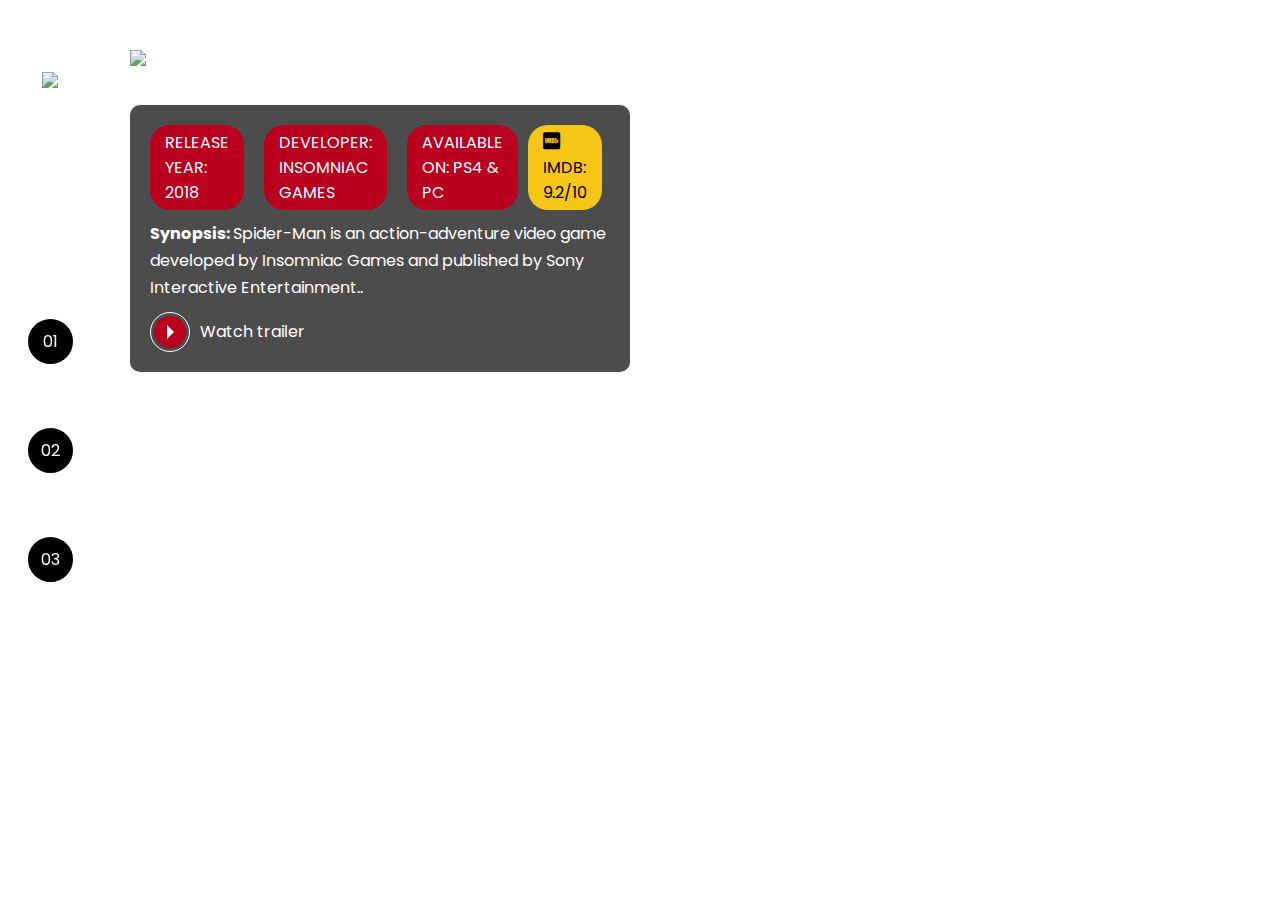
==== pages/gameverse/spider-man-game-1.html @ 370779e3 "Add files via upload" ====
<!DOCTYPE html>
<html lang="en">
<head>
    <meta charset="UTF-8">
    <meta name="viewport" content="width=device-width, initial-scale=1.0">

    <!-- Links -->
    <link rel="icon" href="../../assets/favicons/favicon.png">
    <link rel="stylesheet" href="../../assets/css/internal.css">
    <link rel="stylesheet" href="https://cdn.jsdelivr.net/npm/@fancyapps/ui@4.0/dist/fancybox.css"/>

    <!-- Main JS -->
    <script src="../../assets/js/script.js" defer></script>
    <script src="../../assets/js/card-hover-animation.js" defer></script>

    <title>Spider-Man | Multiverse</title>
</head>
<body>
    <div class="s-wrapper">
        <div class="s-left-column">      
            <nav class="navigator">
                <div class="navigator__icon">
                    <a href="../../index.html">
                        <img src="../../assets/images/icons/spiderman1-gameverse.png">
                    </a>
                </div>
                <ul>
                    <li><a href="../../pages/gameverse/spider-man-game-1.html">01</a></li>
                    <li><a href="../../pages/gameverse/spider-man-game-2.html">02</a></li>
                    <li><a href="../../pages/gameverse/spider-man-game-3.html">03</a></li>
                </ul>
            </nav>
        </div>

        <div class="s-main-content s-spider-man-game-1">
            <div class="s-main-content__top">
                <div class="s-logo">
                    <img src="../../assets/images/spiderman-gameverse/game-01/logo.png" 
                    alt="Marvel's Spider-Man (2018)" title="Marvel's Spider-Man (2018)">
                </div>
                <div class="s-description">
                    <div class="pills">
                        <ul>
                            <li>Release Year: 2018</li>
                            <li>Developer: Insomniac Games</li>
                            <li>Available On: PS4 & PC</li>
                            <a href="https://www.imdb.com/title/tt5807780/">
                                <li>
                                    <i class="fa fa-imdb" style="font-size:20px;color:black"></i>
                                    IMDb: 9.2/10
                                </li>
                            </a>
                        </ul>
                        <div class="s-description__text">
                            <p><strong>Synopsis: </strong>Spider-Man is an action-adventure video game developed by Insomniac Games and published by Sony Interactive Entertainment..
                            </p>
                        </div>
                    </div>
                    <div class="s-links">
                        <ul>
                            <li>
                                <a href="https://www.youtube.com/watch?v=q4GdJVvdxss&ab_channel=PlayStation" class="link-button" target="_blank">
                                    <span class="icon">
                                        <div class="play-icon">&nbsp;</div>
                                    </span>
                                    <span class="label">
                                        Watch trailer
                                    </span>
                                </a>
                            </li>
                        </ul>
                    </div>
                </div>
            </div>     
            <div class="s-main-content__bottom">   
                <div class="gallery">
                    <ul>
                        <li>
                            <a data-fancybox href="../../assets/images/spiderman-gameverse/game-01/gallery/image-01-full.jpg">
                                <img src="../../assets/images/spiderman-gameverse/game-01/gallery/image-01.png" alt="">
                            </a>
                        </li>
                        <li>
                            <a data-fancybox href="../../assets/images/spiderman-gameverse/game-01/gallery/image-02-full.jpg">
                                <img src="../../assets/images/spiderman-gameverse/game-01/gallery/image-02.png" alt="">
                            </a>
                        </li>
                        <li>
                            <a data-fancybox href="../../assets/images/spiderman-gameverse/game-01/gallery/image-03-full.jpg">
                                <img src="../../assets/images/spiderman-gameverse/game-01/gallery/image-03.png" alt="">
                            </a>
                        </li>
                    </ul>
                </div>   
            </div>    
        </div>
    </div>
    <script src="https://cdn.jsdelivr.net/npm/@fancyapps/ui@4.0/dist/fancybox.umd.js"></script>
    <script>
        //  JavaScript will go here
    </script>
</body>
</html>
---- assets/css/internal.css ----
@import url('reset.css');
@import url('global.css');
@import url('../../assets/css/components/navigator.css');
@import url('../../assets/css/components/pills.css');
@import url('../../assets/css/components/link-button.css');
@import url('../../assets/css/components/gallery.css');


.s-wrapper {
    display: flex;
    height: 100vh;
    flex-flow: row nowrap;
}

.s-wrapper .s-left-column {
    width: 100px;
    height: 100%;
    display: flex;
    justify-content: center;
    align-items: center;
    position: fixed;
    padding-right: 50px;
    left: 0;
    top: 0;
    z-index: 1;
}

.s-wrapper .s-main-content {
    height: 100%;
    width: 100%;
    padding-left: 130px;
}

.s-wrapper .s-main-content__top {
    height: 80vh;
    display: flex;
    flex-direction: column;
    justify-content: flex-start;
}

.s-wrapper .s-main-content__bottom {
    height: 20vh;
    display: flex;
    flex-direction: column;
    justify-content: flex-end;
}

.s-wrapper .s-main-content .s-logo img {
    margin-top: 50px;
    margin-left: 0;
    margin-bottom: 30px;
}

.s-wrapper .s-main-content__top .s-description {
    background-color: rgba(0, 0, 0, .7);
    max-width: 40%;
    padding: 20px;
    border-radius: 10px;
}

.s-wrapper .s-main-content__top .s-description .s-description__text p {
    color: white;
    line-height: 170%;
    margin-top: 10px;
}

.s-wrapper .s-main-content__top .s-description .pills {
    margin-bottom: 10px;
}

.s-spider-man-tobey-1 {
    background-image: url(../../assets/images/spiderman-tobey/movie-01/background.png);
    background-size: cover;
}

.s-spider-man-tobey-2 {
    background-image: url(../../assets/images/spiderman-tobey/movie-02/background.png);
    background-size: cover;
}

.s-spider-man-tobey-3 {
    background-image: url(../../assets/images/spiderman-tobey/movie-03/background.jpg);
    background-size: cover;
}

.s-spider-man-andrew-1 {
    background-image: url(../../assets/images/spiderman-andrew/movie-01/background.jpg);
    background-size: cover;
}

.s-spider-man-andrew-2 {
    background-image: url(../../assets/images/spiderman-andrew/movie-02/background.jpg);
    background-size: cover;
}

.s-spider-man-tom-1 {
    background-image: url(../../assets/images/spiderman-tom/movie-01/background.png);
    background-size: cover;
}

.s-spider-man-tom-2 {
    background-image: url(../../assets/images/spiderman-tom/movie-02/background.png);
    background-size: cover;
}
.s-spider-man-tom-3 {
    background-image: url(../../assets/images/spiderman-tom/movie-03/background.jpg);
    background-size: cover;
}

.s-spider-man-spiderverse-1 {
    background-image: url(../../assets/images/spiderman-spiderverse/movie-01/background.jpg);
    background-size: cover;
}

.s-spider-man-spiderverse-2 {
    background-image: url(../../assets/images/spiderman-spiderverse/movie-02/background.jpg);
    background-size: cover;
}

.s-spider-man-game-1 {
    background-image: url(../../assets/images/spiderman-gameverse/game-01/background.jpg);
    background-size: cover;
}

.s-spider-man-game-2 {
    background-image: url(../../assets/images/spiderman-gameverse/game-02/background.jpg);
    background-size: cover;
}

.s-spider-man-game-3 {
    background-image: url(../../assets/images/spiderman-gameverse/game-03/background.png);
    background-size: cover;
}
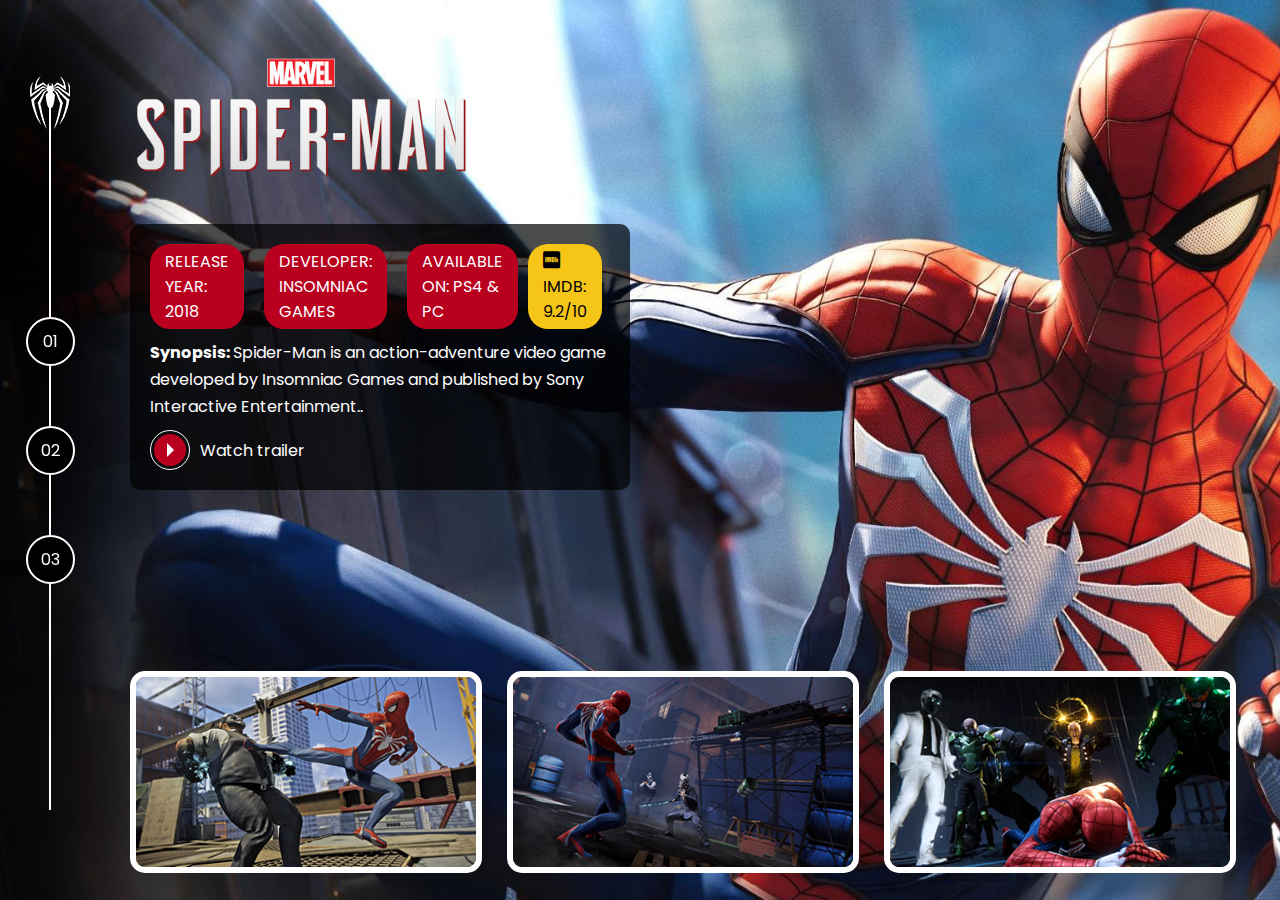
==== commit 097c726b: "Update spider-man-game-1.html" ====
--- a/pages/gameverse/spider-man-game-1.html
+++ b/pages/gameverse/spider-man-game-1.html
@@ -35,7 +35,7 @@
         <div class="s-main-content s-spider-man-game-1">
             <div class="s-main-content__top">
                 <div class="s-logo">
-                    <img src="../../assets/images/spiderman-gameverse/game-01/logo.png" 
+                    <img style="width: 30%;" src="../../assets/images/spiderman-gameverse/game-01/logo.png" 
                     alt="Marvel's Spider-Man (2018)" title="Marvel's Spider-Man (2018)">
                 </div>
                 <div class="s-description">
@@ -100,4 +100,4 @@
         //  JavaScript will go here
     </script>
 </body>
-</html>+</html>
